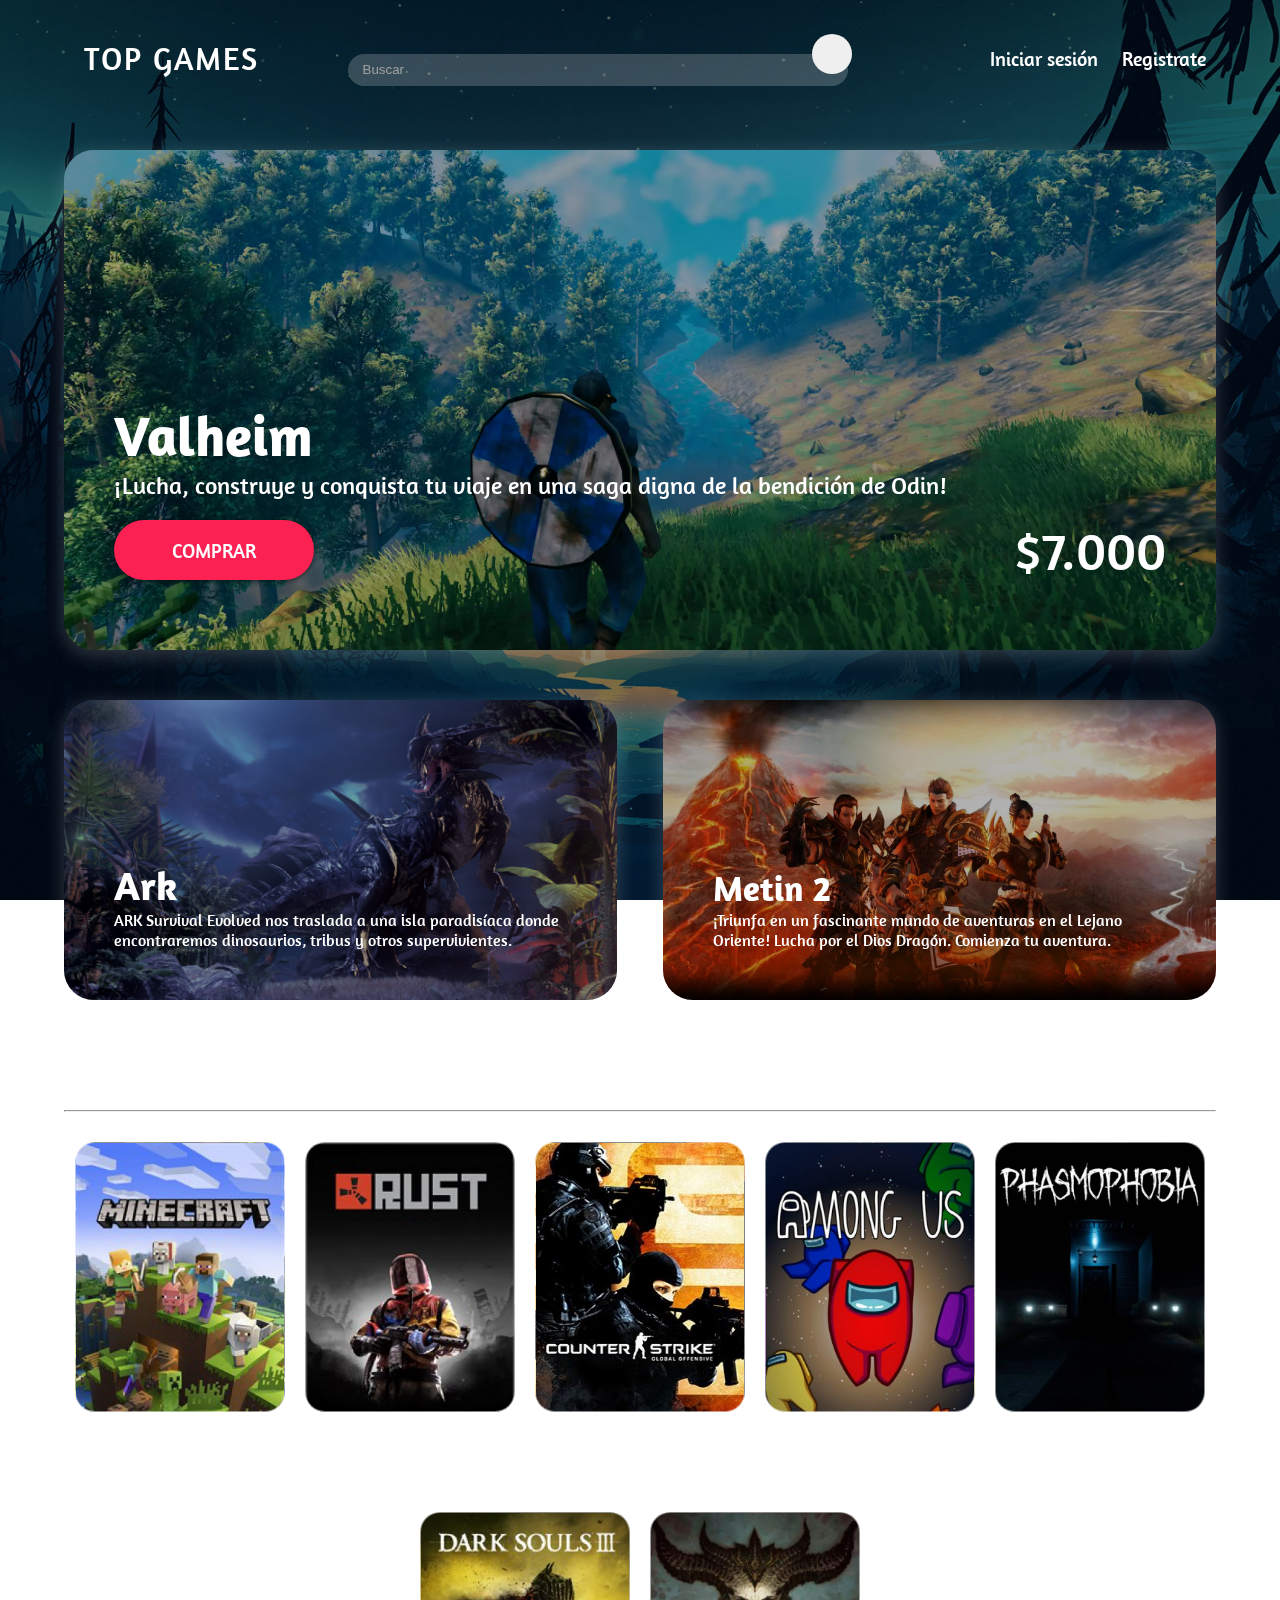
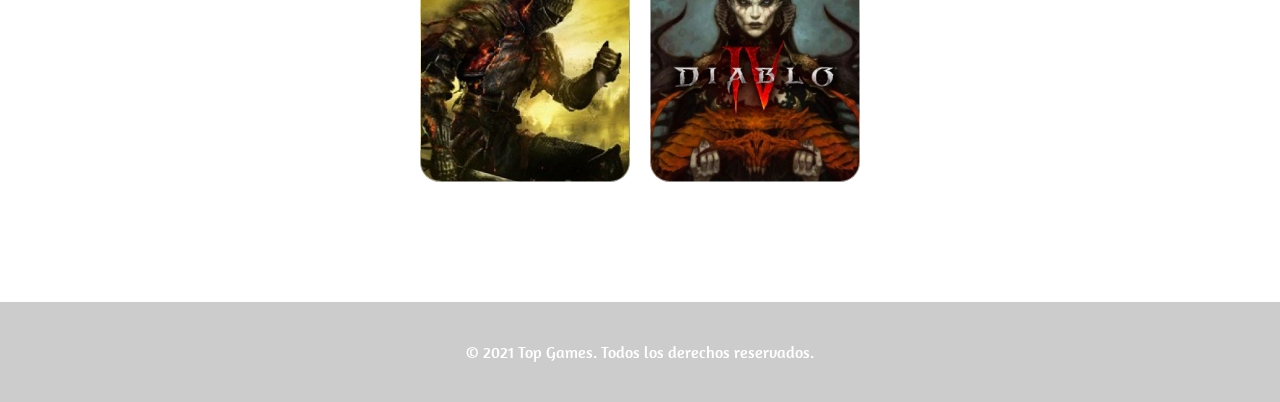
==== index.html @ 4cc2cf54 "commit inicial" ====
<!DOCTYPE html>
<html lang="es">
<head>
    <meta charset="UTF-8">
    <meta http-equiv="X-UA-Compatible" content="IE=edge">
    <meta name="viewport" content="width=device-width, initial-scale=1.0">
    <link rel="icon" type="image/png" href="/assets/img/favicon.png" sizes="64x64">
    <title>Top Games | Venta de juegos digitales</title>

    <link rel="stylesheet" href="assets/css/main.css"/>
    <link rel="stylesheet" href="https://cdnjs.cloudflare.com/ajax/libs/font-awesome/5.15.3/css/all.min.css" 
        integrity="sha512-iBBXm8fW90+nuLcSKlbmrPcLa0OT92xO1BIsZ+ywDWZCvqsWgccV3gFoRBv0z+8dLJgyAHIhR35VZc2oM/gI1w==" 
        crossorigin="anonymous" />
</head>
<body>
    <div id="fondo"></div>
    <div class="contenedor-principal">
        <header class= "encabezado">
            <div class = "container">

                <div class = "logo">
                    <i class="fas fa-bars" onclick='abrirMenu()'></i>
                    <a href="index.html" class="texto-logo"><h1>Top Games</h1></a>
                </div>
                <div class="busqueda">
                    <input class="barra-busqueda" type="text" placeholder="Buscar">
                    <button class="btn-busqueda"><i class="fas fa-search"></i></button>
                </div>

                <nav class= "menu">
                    <a href= "login.html"> Iniciar sesión </a>
                    <a href= "register.html"> Registrate </a>
                </nav>
            </div>
        </header>
        <div class = "cuerpo-menu" onclick='cerrarMenu()'>
            <div class="contenido-menu">
                <div class="titulo-menu">
                    <h3>Novedades</h3>
                    <i class="fas fa-times-circle" onclick='cerrarMenu()'></i>
                </div>

                <nav>
                    <a href="#">Nuevos Juegos</a>
                    <a href="#">Top Semanales</a>
                    <a href="#">Mejores Descuentos</a>
                </nav>
                
            </div>
        </div> 
        
        <main class="contenedor">
            <div class="imagen-principal">
                <div class="oscuro">
                <h1>Valheim</h1>
                <p>¡Lucha, construye y conquista tu viaje en una saga digna de la bendición de Odin!</p>
                <div class="btn-precio">
                    <button>Comprar</button>
                    <h3>$7.000</h3>
                </div>
                </div>
            </div>
            <div class="juegos-secundarios">
                <div class = "imagen-juego1">
                    <div class="oscuro1">
                        <h3>Ark</h3>
                        <p>ARK Survival Evolved nos traslada a una isla paradisíaca donde encontraremos dinosaurios, tribus y otros supervivientes.</p>
                    </div>
                </div>
                <div class = "imagen-juego2">
                    <div class="oscuro2">
                        <h3>Metin 2</h3>
                        <p>¡Triunfa en un fascinante mundo de aventuras en el Lejano Oriente! Lucha por el Dios Dragón. Comienza tu aventura.</p>
                    </div>
                </div>
            </div>

            <div class='titulo-juegos'>
                <h2 class="titulo">Juegos TOP</h2>
                <hr>
                
                <div class="top-juegos">
                    <div class="juego">
                        <div class="img-juego"></div>
                        <h3 class="juego-titulo">Minecraft</h3>
                    </div>
                    <div class="juego">
                        <div class="img-juego"></div>
                        <h3 class="juego-titulo">Rust</h3>
                    </div>
                    <div class="juego">
                        <div class="img-juego"></div>
                        <h3 class="juego-titulo">Counter-Strike Global Offensive</h3>
                    </div>
                    <div class="juego">
                        <div class="img-juego"></div>
                        <h3 class="juego-titulo">Among Us</h3>
                    </div>      
                    <div class="juego">
                        <div class="img-juego"></div>
                        <h3 class="juego-titulo">Phasmophobia</h3>
                    </div>      
                    <div class="juego">
                        <div class="img-juego"></div>
                        <h3 class="juego-titulo">Dark Souls III</h3>
                    </div>   
                    <div class="juego">
                        <div class="img-juego"></div>
                        <h3 class="juego-titulo">Diablo IV</h3>
                    </div>     
                         
                </div>
            </div>

        </main>
        <footer>
            <p>© 2021 Top Games. Todos los derechos reservados.</p>
        </footer>


    </div>
    <script>

        var menu = document.querySelector('.cuerpo-menu');

        const abrirMenu = () => {
            menu.classList.add('mostrar');
        };

        const cerrarMenu = () => {
            menu.classList.remove('mostrar');
        };


    </script>


</body>
</html>
---- assets/css/main.css ----
@import url('https://fonts.googleapis.com/css2?family=Amaranth:wght@400;700&display=swap');
    *{
        margin: 0;
        padding: 0;
        box-sizing: border-box;
    }
    /*Cuerpo principal*/
    body{
        cursor:url('../img/cursor.png'), auto;
        font-family: 'Amaranth', sans-serif;
    }
    #fondo{
        position: fixed;
        width: 100%;
        height: 100vh;
        background: url('../img/fondo.jpg');
        background-size: cover;
        background-position: center;
        background-repeat: no-repeat;
        z-index: 1;
    }
    #fondo:before {
        content:'';
        position: absolute;
        top: 0;
        bottom: 0;
        left: 0;
        right: 0;
        background-color: rgba(0,0,0,0.5);
    }
    .contenedor-principal{
        position: absolute;
        width: 100%;
        min-height: 100vh;
        z-index: 10;
    }
    .encabezado{
        width: 100%;
        height: 120px;
    }
    .container{
        width: 90%;
        max-width: 1200px;
        height: 100%;
        margin: 0 auto;
        display: flex;
        align-items: center;
        justify-content: space-between;
    }
    .logo{
        display: flex;
        align-items: center;
        justify-content: space-between;
        height: 40px;
    }
    .logo .texto-logo{
        text-decoration: none;
    }

    .logo i {
        color: white;
        font-size: 24px;
    }

    i,a, button{
        cursor:url('../img/mano.png'), pointer;
    }

    .logo h1{
        color: #fff;
        font-weight: 400;
        font-size: 32px;
        margin-left: 20px;
        text-transform: uppercase;
        letter-spacing: 2px;
        margin-bottom: 4px;
    }
    .container .menu{
        float: right;
        line-height: 70px;
    }
    .container .menu a{
        display: inline-block;
        padding: 15px 10px;
        line-height: normal;
        text-decoration: none;
        color: #fff;
        transition: all 0.3s ease;
        border-bottom: 2px solid transparent;
        font-size: 20px;
    }
    .container .menu a:hover{
        border-bottom: 2px solid #c7c7c7;
        padding: 5px 10px;
    }
    /*Buscador*/
    .barra-busqueda{
        width: 500px;
        height: 32px;
        padding: 0 15px;
        border:none;
        border-radius: 50px;
        outline:none;
        background-color: rgba(255,255,255,.2);
        color:white;
    }
    ::-webkit-input-placeholder{
        color: #a1a1a1;
    }

    .btn-busqueda{
        position: relative;
        left: -40px;
        width: 40px;
        height: 40px;
        border: none;
        border-radius: 50%;
        outline:none;
    }

    /*Menu Lateral*/

    .cuerpo-menu{
        position: absolute;
        background: rgba(0,0,0,0.5);
        width: 100%;
        height: 100vh;
        top: 0;
        left: 0;
        opacity: 0;
        visibility: hidden;
        transition: all .5s ease;
    }
    .mostrar{
        opacity: 1;
        visibility: visible;
    }
    .contenido-menu{
        width: 100%;
        max-width: 250px;
        background: rgb(1, 60, 71);
        height: 120vh;
        position: relative;
        transition: all 500ms ease;
    }
    .titulo-menu{
        display: flex;
        justify-content: space-around;
        align-items: center;
        width: 100%;
        height: 60px;
        color: white;
        letter-spacing: 2px;
    }
    .titulo-menu h3{
        font-size: 24px;
    }
    .titulo-menu i{
        font-size: 16px;
    }
    .contenido-menu nav a{
        display: block;
        text-decoration: none;
        padding: 20px 20px 20px 50px;
        color: #c7c7c7;
        border-left: 5px solid transparent;
        transition: all 400ms ease;
    }
    .contenido-menu nav a:hover{
        border-left: 5px solid #c7c7c7;
        background: rgba(255 , 255, 255,.1);
    }
  
    /* Contenido principal */

    main.contenedor{
        width: 90%;
        max-width: 1200px;
        margin: 30px auto 150px auto;
    }
    .imagen-principal{
        background-image: url('/assets/img/game1.webp');
        background-size: cover;
        background-position: center bottom;
        width: 100%;
        height: 500px;
        color:white;
        border-radius: 30px;
        font-weight: 400;
        box-shadow: 0 5px 20px rgba(255, 255, 255, .2);
        margin-bottom: 50px;
    }
    .oscuro{
        width: 100%;
        height: 100%;
        display: flex;
        flex-direction: column;
        justify-content: flex-end;
        background-color: rgba(0, 0, 0, .3);
        padding: 50px;
        border-radius: 30px;
    }
    .imagen-principal h1{
        font-size: 56px;
    }
    .imagen-principal p{
        font-size: 24px;
    }
    .juegos-secundarios{
        display: flex;
        justify-content: space-between;
        margin-bottom: 50px;
    }
    .imagen-juego1{
        
        background-image: url('/assets/img/game2.png');
        background-size:cover;
        background-position: top center;
        width: 48%;
        height: 300px;
        color: white;
        border-radius: 30px;
        box-shadow: 0 5px 20px rgba(255, 255, 255, .2);
    }
    .oscuro1,.oscuro2{
        width: 100%;
        height: 100%;
        display: flex;
        flex-direction: column;
        justify-content: flex-end;
        padding: 50px;
        border-radius: 30px;
        background-color: rgba(0, 0, 0, .3);
    }
    .imagen-juego1 h3{
        font-size: 40px;
    }
    .imagen-juego1 p{
        font-size: 16px;
    }
    .imagen-juego2{
        background-image: url('/assets/img/game3.jpg');
        background-size:cover;
        background-position: top center;
        width: 48%;
        height: 300px;
        border-radius: 30px;
        color: white;
        box-shadow: 0 5px 20px rgba(255, 255, 255, .2);
    }
    .imagen-juego2 h3{
        font-size: 35px;
    }
    .btn-precio{
        width: 100%;
        height: 100px;
        display: flex;
        justify-content: space-between;
        align-items: center;
        /* margin-top: 30px; */
    }
    .btn-precio button{
        width: 200px;
        height: 60px;
        border:none;
        border-radius: 50px;
        background-color: #fc2153;
        color: white;
        text-transform: uppercase;
        font-size: 20px;
        font-weight: 400;
        font-family: 'Amaranth', sans-serif;
        box-shadow: 1px 1px 5px rgba(0, 0, 0, .5);
    }
    .btn-precio h3{
        font-size: 54px;
        font-weight: 400;
    }

    .titulo-juegos{
        display: flex;
        flex-direction: column;
        color:white;
    }
    .titulo-juegos .titulo{
        font-size: 32px;
        margin: 10px 0;
    }

    .top-juegos{
        margin-top: 30px;
        display: flex;
        flex-wrap: wrap;
        justify-content: center;
    }

    .top-juegos .juego{
        width: 210px;
        margin: 0 10px 30px 10px;
    }
    .top-juegos .juego:hover{
        cursor:url('../img/mano.png'), pointer;
    }
    
    .top-juegos .juego .img-juego{
        background-image: url('../img/juego1.jpg');
        background-position: top center;
        background-size: 100%;
        transition: background-size .2s ease;
        -moz-transition: background-size .2s ease;
        -ms-transition: background-size .2s ease;
        -o-transition: background-size .2s ease;
        -webkit-transition: background-size .2s ease;
        width: 100%;
        height: 270px;
        border-radius: 20px;
        margin-bottom: 10px;
        box-shadow: 0 5px 20px rgba(255, 255, 255, .2);
        border: 1px solid rgba(255, 255, 255, .5);
    }
    .top-juegos .juego:nth-child(2) .img-juego{
        background-image: url('../img/juego2.jpg');
        background-position: top center;
        background-size: 100%;
    }
    .top-juegos .juego:nth-child(3) .img-juego{
        background-image: url('../img/juego3.jpeg');
        background-position: top center;
        background-size: 100%;
    }
    .top-juegos .juego:nth-child(4) .img-juego{
        background-image: url('../img/juego4.jpg');
        background-position: top center;
        background-size: 100%;
    }
    .top-juegos .juego:nth-child(5) .img-juego{
        background-image: url('../img/juego5.jpg');
        background-position: top center;
        background-size: 100%;
    }
    .top-juegos .juego:nth-child(6) .img-juego{
        background-image: url('../img/juego6.jpg');
        background-position: top center;
        background-size: 100%;
    }
    .top-juegos .juego:nth-child(7) .img-juego{
        background-image: url('../img/juego7.jpg');
        background-position: top center;
        background-size: 100%;
    }
    .top-juegos .juego:hover .img-juego{
        background-size: 105%;
    }
    .top-juegos .juego .juego-titulo{
        text-align:center;
        font-size: 24px;
    }

    /*Estilo registro*/

    .registro{
        width: 450px;
        background-color: rgba(0,0,0,.2);
        border:1px solid rgba(255 , 255, 255,.1);
        padding: 30px 50px;
        margin: 0 auto;
        margin-top: 50px;
        border-radius: 15px;
        font-family: 'Amaranth', sans-serif;
        color:white;
        box-shadow: 0px 20px 40px rgba(0, 0, 0, 0.8);
    }
    .registro h4{
        text-align: center;
        font-size: 32px;
        margin-bottom: 30px;
    }
    .registro label, .login label{
        font-size:18px;
        display: block;
        margin-bottom: 5px;
    }
    .controreg {
        width: 100%;
        background: rgba(0, 0, 0, .3);
        padding: 10px;
        border-radius: 4px;
        margin-bottom: 10px;
        border: 1px solid rgb(3, 91, 107);
        font-family: 'Amaranth', sans-serif;
        font-size: 18px;
        color:white;
        outline: none;
    }
    .registro p{
        height: 40px;
        text-align: center;
        font-size: 16px;
        line-height: 40px;

    }
    .terminos{
        margin-top: 5px;
        text-align: center;
        font-size: 16px;

    }
    .tyc{
        margin-right: 5px;
        outline: none;
    }
    .registro a{
        font-size: 16px;
        color: white;
        transition: color .2s ease;
    }
    .registro a:hover{
        color: rgb(43, 188, 214);
        text-decoration: underline;
    }

    .registro .botonreg {
        display: block;
        margin: 15px auto;
        width: 200px;
        height: 50px;
        background: rgb(3, 91, 107);
        border: none;
        border-radius: 5px;
        padding: 12px;
        color: white;
        font-size: 16px;
        outline: none;
        font-family: 'Amaranth', sans-serif;
        cursor:url('../img/mano.png'), pointer;
        transition: background .2s ease;
    }

    .registro .botonreg:hover{
        background: rgb(4, 106, 124);
    }

    /*Estilo login*/

    .login{
        width: 450px;
        background-color: rgba(0,0,0,.2);
        border:1px solid rgba(255 , 255, 255,.1);
        padding: 30px 50px;
        margin: 0 auto;
        margin-top: 50px;
        border-radius: 15px;
        font-family: 'Amaranth', sans-serif;
        color:white;
        box-shadow: 0px 20px 40px rgba(0, 0, 0, 0.8);
    }
    .login h4{
        text-align: center;
        font-size: 32px;
        margin-bottom: 30px;
    }
    .contrologin {
        width: 100%;
        background: rgba(0, 0, 0, .3);
        padding: 10px;
        border-radius: 4px;
        margin-bottom: 16px;
        border: 1px solid rgb(3, 91, 107);
        font-family: 'Amaranth', sans-serif;
        font-size: 18px;
        color:white;
        outline: none;
    }
    .login p{
        height: 30px;
        text-align: center;
        font-size: 16px;
        line-height: 30px;
    }
    #centro{
        width: 100%;
        height: 40px;
        text-align: center;
        font-size: 16px;
    }
    .login a{
        font-size: 16px;
        color: white;
        transition: color .2s ease;
    }
    .login a:hover{
        color: rgb(43, 188, 214);
        text-decoration: underline;
    }
    .login .botonreg {
        display: block;
        margin: 15px auto;
        width: 200px;
        height: 50px;
        background: rgb(3, 91, 107);
        border: none;
        border-radius: 5px;
        padding: 12px;
        color: white;
        font-size: 16px;
        outline: none;
        font-family: 'Amaranth', sans-serif;
        cursor:url('../img/mano.png'), pointer;
        transition: background .2s ease;
    }

    .login .botonreg:hover{
        background: rgb(4, 106, 124);
    }

    /*Estilo Recover*/
    .recover{
        width: 450px;
        background-color: rgba(0,0,0,.2);
        border:1px solid rgba(255 , 255, 255,.1);
        padding: 30px 50px;
        margin: 0 auto;
        margin-top: 50px;
        border-radius: 15px;
        font-family: 'Amaranth', sans-serif;
        color:white;
        box-shadow: 0px 20px 40px rgba(0, 0, 0, 0.8);
    }
    .recover h4{
        text-align: center;
        font-size: 32px;
        margin-bottom: 30px;
    }    
    .recover .botonreg {
        display: block;
        margin: 15px auto;
        width: 200px;
        height: 50px;
        background: rgb(3, 91, 107);
        border: none;
        border-radius: 5px;
        padding: 12px;
        color: white;
        font-size: 16px;
        outline: none;
        font-family: 'Amaranth', sans-serif;
        cursor:url('../img/mano.png'), pointer;
        transition: background .2s ease;
    }
    .recover .botonreg:hover{
        background: rgb(4, 106, 124);
    }
    .recover p{
        margin-bottom: 20px;
        text-align: justify;
    }
    .recover p a{
        font-size: 16px;
        color: white;
        transition: color .2s ease;
    }
    .recover p a:hover{
        color: rgb(43, 188, 214);
        text-decoration: underline;
    }
    .registro, .login, .recover{
        margin-bottom: 150px;
    }

    /* Estilos Footer */
    footer {
        position: absolute;
        bottom: 0;
        margin-top: 100px;
        width: 100%;
        height: 100px;
        display: flex;
        justify-content: center;
        align-items: center;
        background-color: rgba(0, 0, 0, .2);
        color:white;
        text-align: center;
    }

    /* Ajuste de dispositivos */
    @media (max-width:1180px){
        .barra-busqueda{
            width: 300px;
        }
    }
    @media (max-width:900px){
        .barra-busqueda{
            width: 200px;
        }
        .juegos-secundarios{
            flex-direction: column;
        }
        .imagen-juego1, .imagen-juego2 {
            width: 100%;
            margin-bottom: 30px;
        }
    }
    @media (max-width:785px){
        .busqueda{
            display: none;
        }
    }
    @media (max-width:700px){
        .oscuro{
            padding: 20px 30px;
        }
        .imagen-principal p {
            display: none;
        }
        .oscuro1 , .oscuro2 {
            padding: 20px 30px;
        }
        .imagen-juego1 p, .imagen-juego2 p{
            display: none;
        }
    }

    @media (max-width:520px){
        .logo{
            margin-top: 20px;
        }
        .container{
            flex-direction: column;
        }
        
        .btn-precio{
            display: none;
        }
        .registro, .login, .recover{
            width: 90%;
            padding: 20px;
        }
    }

    @media (max-width:400px){
        .imagen-principal h1{
            font-size: 42px;
        }
        .imagen-juego1 h3, .imagen-juego2 h3{
            font-size: 24px;
        }
    }
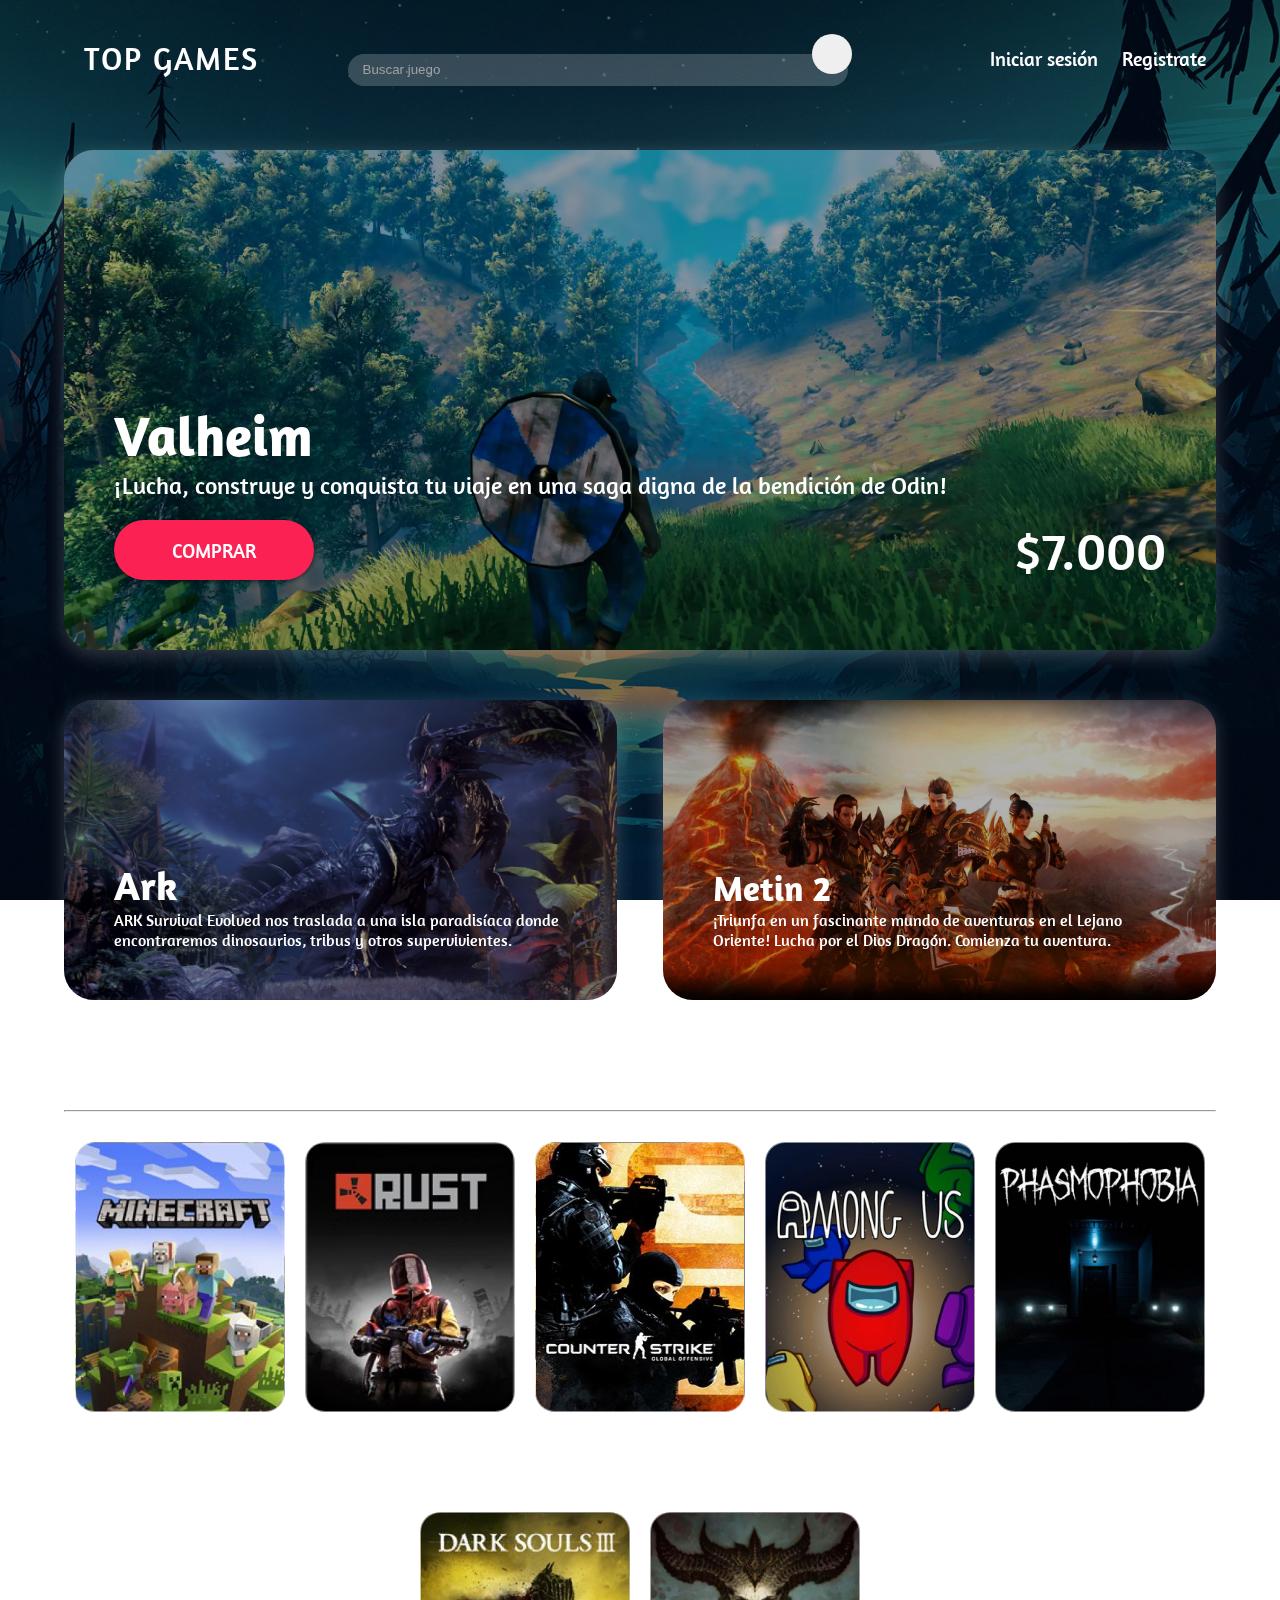
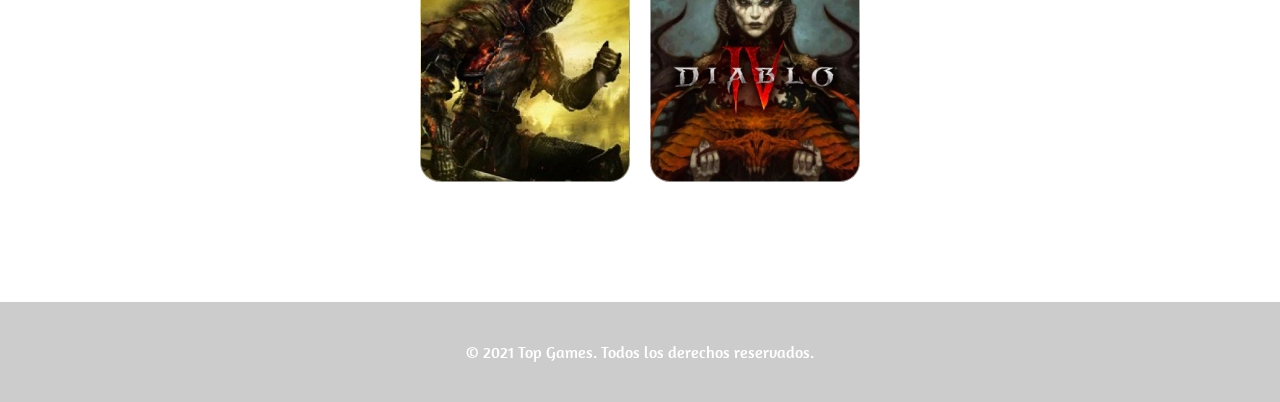
==== commit 80d677da: "se implemento consultas a la api de cheapshark para buscar juegos" ====
--- a/index.html
+++ b/index.html
@@ -19,13 +19,12 @@
             <div class = "container">
 
                 <div class = "logo">
-                    <i class="fas fa-bars" onclick='abrirMenu()'></i>
                     <a href="index.html" class="texto-logo"><h1>Top Games</h1></a>
                 </div>
-                <div class="busqueda">
-                    <input class="barra-busqueda" type="text" placeholder="Buscar">
-                    <button class="btn-busqueda"><i class="fas fa-search"></i></button>
-                </div>
+                <form class="busqueda" id="search">
+                    <input class="barra-busqueda" type="text" placeholder="Buscar juego">
+                    <button class="btn-busqueda" type="submit"><i class="fas fa-search"></i></button>
+                </form>
 
                 <nav class= "menu">
                     <a href= "login.html"> Iniciar sesión </a>
@@ -33,21 +32,7 @@
                 </nav>
             </div>
         </header>
-        <div class = "cuerpo-menu" onclick='cerrarMenu()'>
-            <div class="contenido-menu">
-                <div class="titulo-menu">
-                    <h3>Novedades</h3>
-                    <i class="fas fa-times-circle" onclick='cerrarMenu()'></i>
-                </div>
 
-                <nav>
-                    <a href="#">Nuevos Juegos</a>
-                    <a href="#">Top Semanales</a>
-                    <a href="#">Mejores Descuentos</a>
-                </nav>
-                
-            </div>
-        </div> 
         
         <main class="contenedor">
             <div class="imagen-principal">
@@ -119,21 +104,7 @@
 
 
     </div>
-    <script>
-
-        var menu = document.querySelector('.cuerpo-menu');
-
-        const abrirMenu = () => {
-            menu.classList.add('mostrar');
-        };
-
-        const cerrarMenu = () => {
-            menu.classList.remove('mostrar');
-        };
-
-
-    </script>
-
-
+    
+    <script src="./assets/js/api.js"></script>
 </body>
 </html>--- a/assets/css/main.css
+++ b/assets/css/main.css
@@ -582,6 +582,36 @@
         text-align: center;
     }
 
+    /* Estilo Busqueda de Juegos */
+    .game-box{
+        width: 20%;
+        margin: 2rem 1rem;
+        background-color: rgba(0,0,0,.2);
+        border:1px solid rgba(255 , 255, 255,.1);
+        padding: 20px;
+        border-radius: 15px;
+        color:white;
+        box-shadow: 0px 20px 40px rgba(0, 0, 0, 0.4);
+        display: flex;
+        flex-direction: column;
+        flex-wrap: wrap;
+        align-items: center;
+        justify-content: space-between;
+        
+    }
+    .game-img{
+        width: 100%;
+        border-radius: 5px;
+        margin-bottom: 10px;
+    }
+    .game-title{
+        word-wrap: break-word;
+    }
+    .game-price{
+        margin-top: 10px;
+        font-size: 1.2rem;
+    }
+
     /* Ajuste de dispositivos */
     @media (max-width:1180px){
         .barra-busqueda{
@@ -627,7 +657,6 @@
         .container{
             flex-direction: column;
         }
-        
         .btn-precio{
             display: none;
         }
@@ -644,5 +673,92 @@
         .imagen-juego1 h3, .imagen-juego2 h3{
             font-size: 24px;
         }
-    }
-    +    }   
+
+    .sk-folding-cube {
+        margin: 20px auto;
+        width: 40px;
+        height: 40px;
+        position: relative;
+        -webkit-transform: rotateZ(45deg);
+                transform: rotateZ(45deg);
+      }
+      
+      .sk-folding-cube .sk-cube {
+        float: left;
+        width: 50%;
+        height: 50%;
+        position: relative;
+        -webkit-transform: scale(1.1);
+            -ms-transform: scale(1.1);
+                transform: scale(1.1); 
+      }
+      .sk-folding-cube .sk-cube:before {
+        content: '';
+        position: absolute;
+        top: 0;
+        left: 0;
+        width: 100%;
+        height: 100%;
+        background-color: #eee;
+        -webkit-animation: sk-foldCubeAngle 2.4s infinite linear both;
+                animation: sk-foldCubeAngle 2.4s infinite linear both;
+        -webkit-transform-origin: 100% 100%;
+            -ms-transform-origin: 100% 100%;
+                transform-origin: 100% 100%;
+      }
+      .sk-folding-cube .sk-cube2 {
+        -webkit-transform: scale(1.1) rotateZ(90deg);
+                transform: scale(1.1) rotateZ(90deg);
+      }
+      .sk-folding-cube .sk-cube3 {
+        -webkit-transform: scale(1.1) rotateZ(180deg);
+                transform: scale(1.1) rotateZ(180deg);
+      }
+      .sk-folding-cube .sk-cube4 {
+        -webkit-transform: scale(1.1) rotateZ(270deg);
+                transform: scale(1.1) rotateZ(270deg);
+      }
+      .sk-folding-cube .sk-cube2:before {
+        -webkit-animation-delay: 0.3s;
+                animation-delay: 0.3s;
+      }
+      .sk-folding-cube .sk-cube3:before {
+        -webkit-animation-delay: 0.6s;
+                animation-delay: 0.6s; 
+      }
+      .sk-folding-cube .sk-cube4:before {
+        -webkit-animation-delay: 0.9s;
+                animation-delay: 0.9s;
+      }
+      @-webkit-keyframes sk-foldCubeAngle {
+        0%, 10% {
+          -webkit-transform: perspective(140px) rotateX(-180deg);
+                  transform: perspective(140px) rotateX(-180deg);
+          opacity: 0; 
+        } 25%, 75% {
+          -webkit-transform: perspective(140px) rotateX(0deg);
+                  transform: perspective(140px) rotateX(0deg);
+          opacity: 1; 
+        } 90%, 100% {
+          -webkit-transform: perspective(140px) rotateY(180deg);
+                  transform: perspective(140px) rotateY(180deg);
+          opacity: 0; 
+        } 
+      }
+      
+      @keyframes sk-foldCubeAngle {
+        0%, 10% {
+          -webkit-transform: perspective(140px) rotateX(-180deg);
+                  transform: perspective(140px) rotateX(-180deg);
+          opacity: 0; 
+        } 25%, 75% {
+          -webkit-transform: perspective(140px) rotateX(0deg);
+                  transform: perspective(140px) rotateX(0deg);
+          opacity: 1; 
+        } 90%, 100% {
+          -webkit-transform: perspective(140px) rotateY(180deg);
+                  transform: perspective(140px) rotateY(180deg);
+          opacity: 0; 
+        }
+      }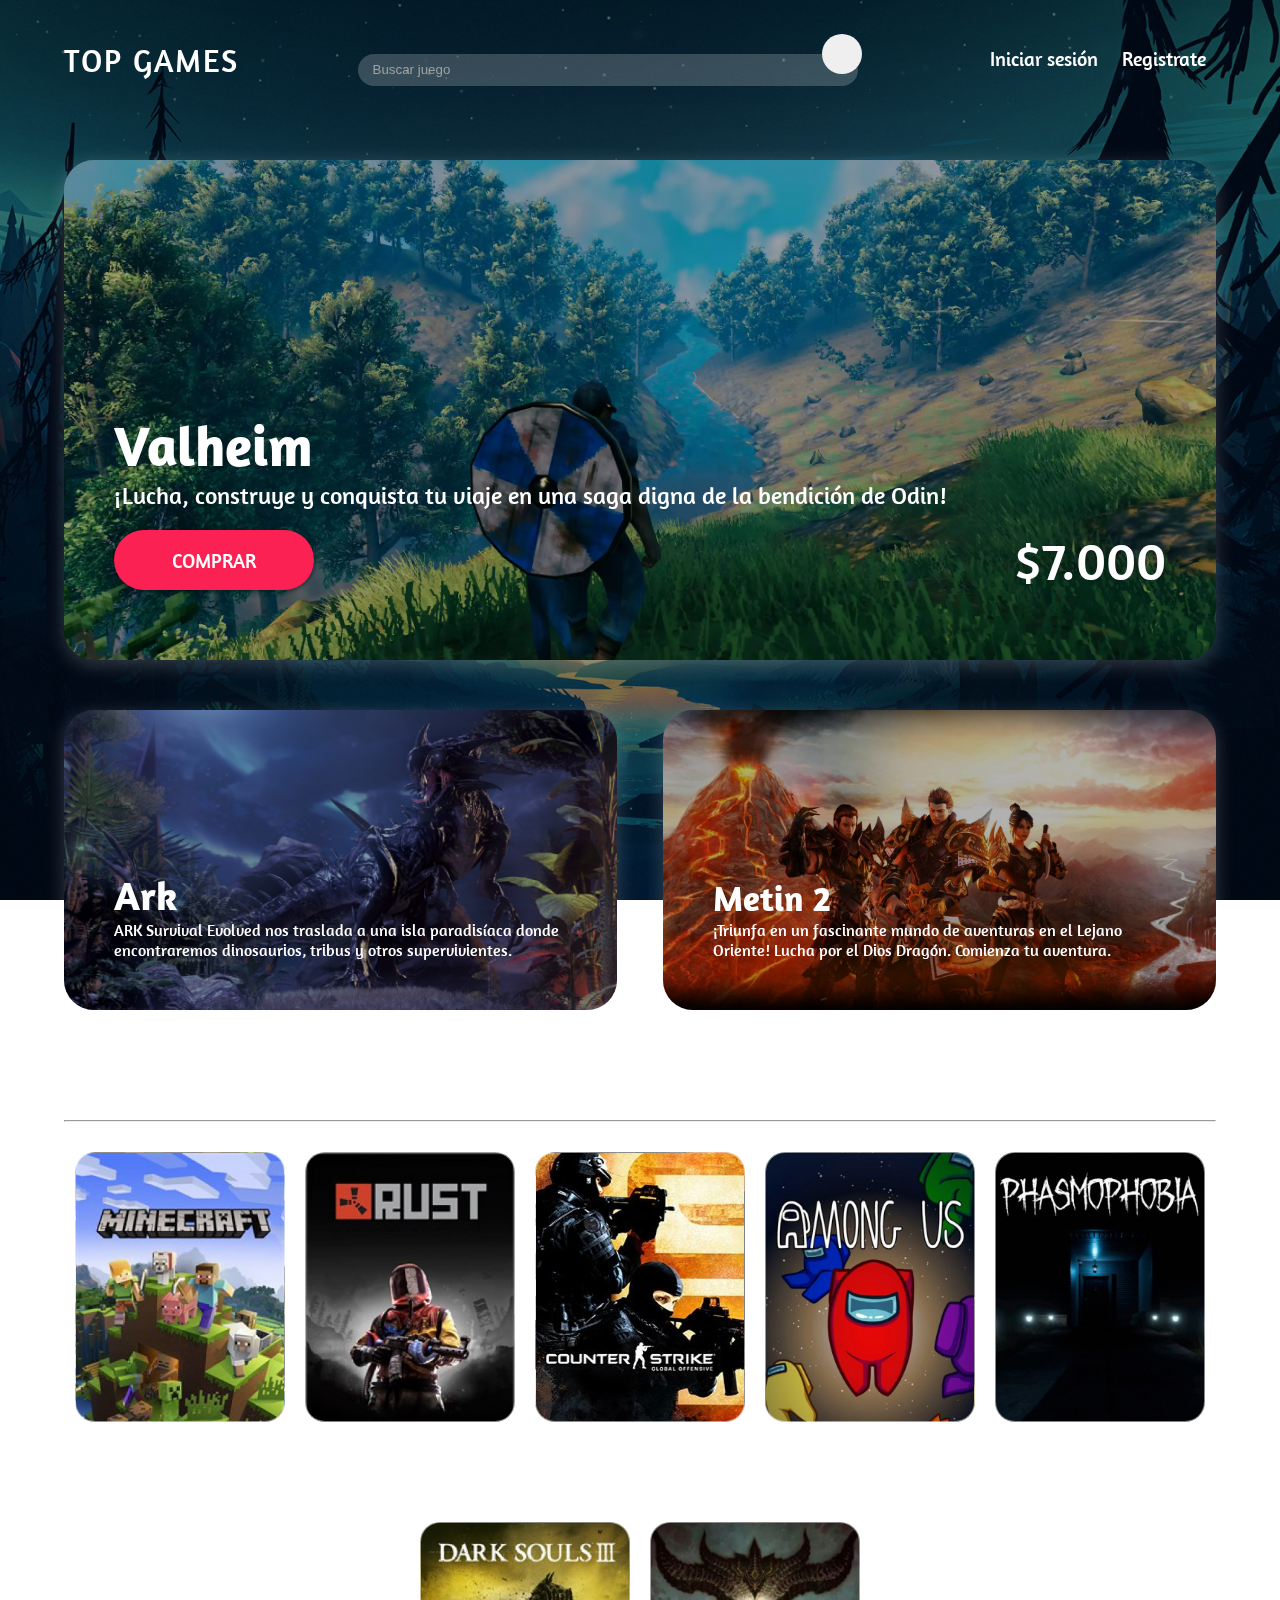
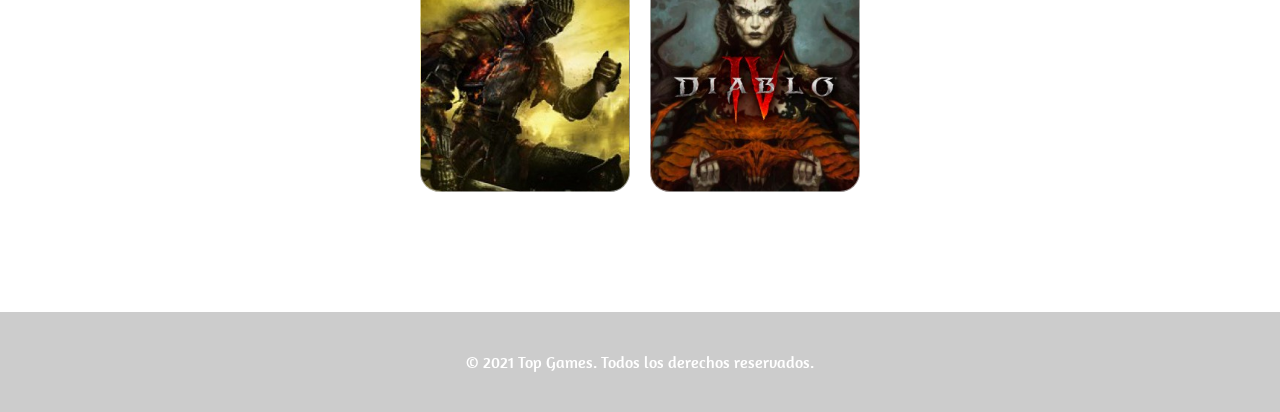
==== commit 0d2e7bde: "se arreglo el uso de rutas" ====
--- a/index.html
+++ b/index.html
@@ -19,7 +19,7 @@
             <div class = "container">
 
                 <div class = "logo">
-                    <a href="index.html" class="texto-logo"><h1>Top Games</h1></a>
+                    <a href="#/" class="texto-logo"><h1>Top Games</h1></a>
                 </div>
                 <form class="busqueda" id="search">
                     <input class="barra-busqueda" type="text" placeholder="Buscar juego">
@@ -27,8 +27,8 @@
                 </form>
 
                 <nav class= "menu">
-                    <a href= "login.html"> Iniciar sesión </a>
-                    <a href= "register.html"> Registrate </a>
+                    <a href= "#/login"> Iniciar sesión </a>
+                    <a href= "#/register"> Registrate </a>
                 </nav>
             </div>
         </header>
@@ -59,7 +59,7 @@
                     </div>
                 </div>
             </div>
-
+            
             <div class='titulo-juegos'>
                 <h2 class="titulo">Juegos TOP</h2>
                 <hr>
@@ -104,7 +104,10 @@
 
 
     </div>
+    <script src="./assets/js/rutas.js"></script>
+    <script src="./assets/js/api.js"></script>
+    <script src="./assets/js/localstorage.js"></script>
+    <script src="./assets/js/LogicaInicioSesion.js"></script>
     
-    <script src="./assets/js/api.js"></script>
 </body>
 </html>--- a/assets/css/main.css
+++ b/assets/css/main.css
@@ -70,10 +70,8 @@
         color: #fff;
         font-weight: 400;
         font-size: 32px;
-        margin-left: 20px;
         text-transform: uppercase;
         letter-spacing: 2px;
-        margin-bottom: 4px;
     }
     .container .menu{
         float: right;
@@ -103,6 +101,8 @@
         outline:none;
         background-color: rgba(255,255,255,.2);
         color:white;
+        position: relative;
+        left: 20px;
     }
     ::-webkit-input-placeholder{
         color: #a1a1a1;
@@ -110,7 +110,7 @@
 
     .btn-busqueda{
         position: relative;
-        left: -40px;
+        left: -20px;
         width: 40px;
         height: 40px;
         border: none;
@@ -176,7 +176,7 @@
     main.contenedor{
         width: 90%;
         max-width: 1200px;
-        margin: 30px auto 150px auto;
+        margin: 40px auto 150px auto;
     }
     .imagen-principal{
         background-image: url('/assets/img/game1.webp');
@@ -210,6 +210,7 @@
         display: flex;
         justify-content: space-between;
         margin-bottom: 50px;
+        width: 100%;
     }
     .imagen-juego1{
         
@@ -617,6 +618,9 @@
         .barra-busqueda{
             width: 300px;
         }
+        .game-box{
+            width: 30%;
+        }
     }
     @media (max-width:900px){
         .barra-busqueda{
@@ -629,10 +633,22 @@
             width: 100%;
             margin-bottom: 30px;
         }
+        .game-box{
+            width: 45%;
+        }
     }
     @media (max-width:785px){
-        .busqueda{
-            display: none;
+        .container{
+            flex-direction: column;
+        }
+        .logo{
+            margin: 15px;
+        }
+        .barra-busqueda{
+            width: 300px;
+        }
+        .game-box{
+            width: 100%;
         }
     }
     @media (max-width:700px){
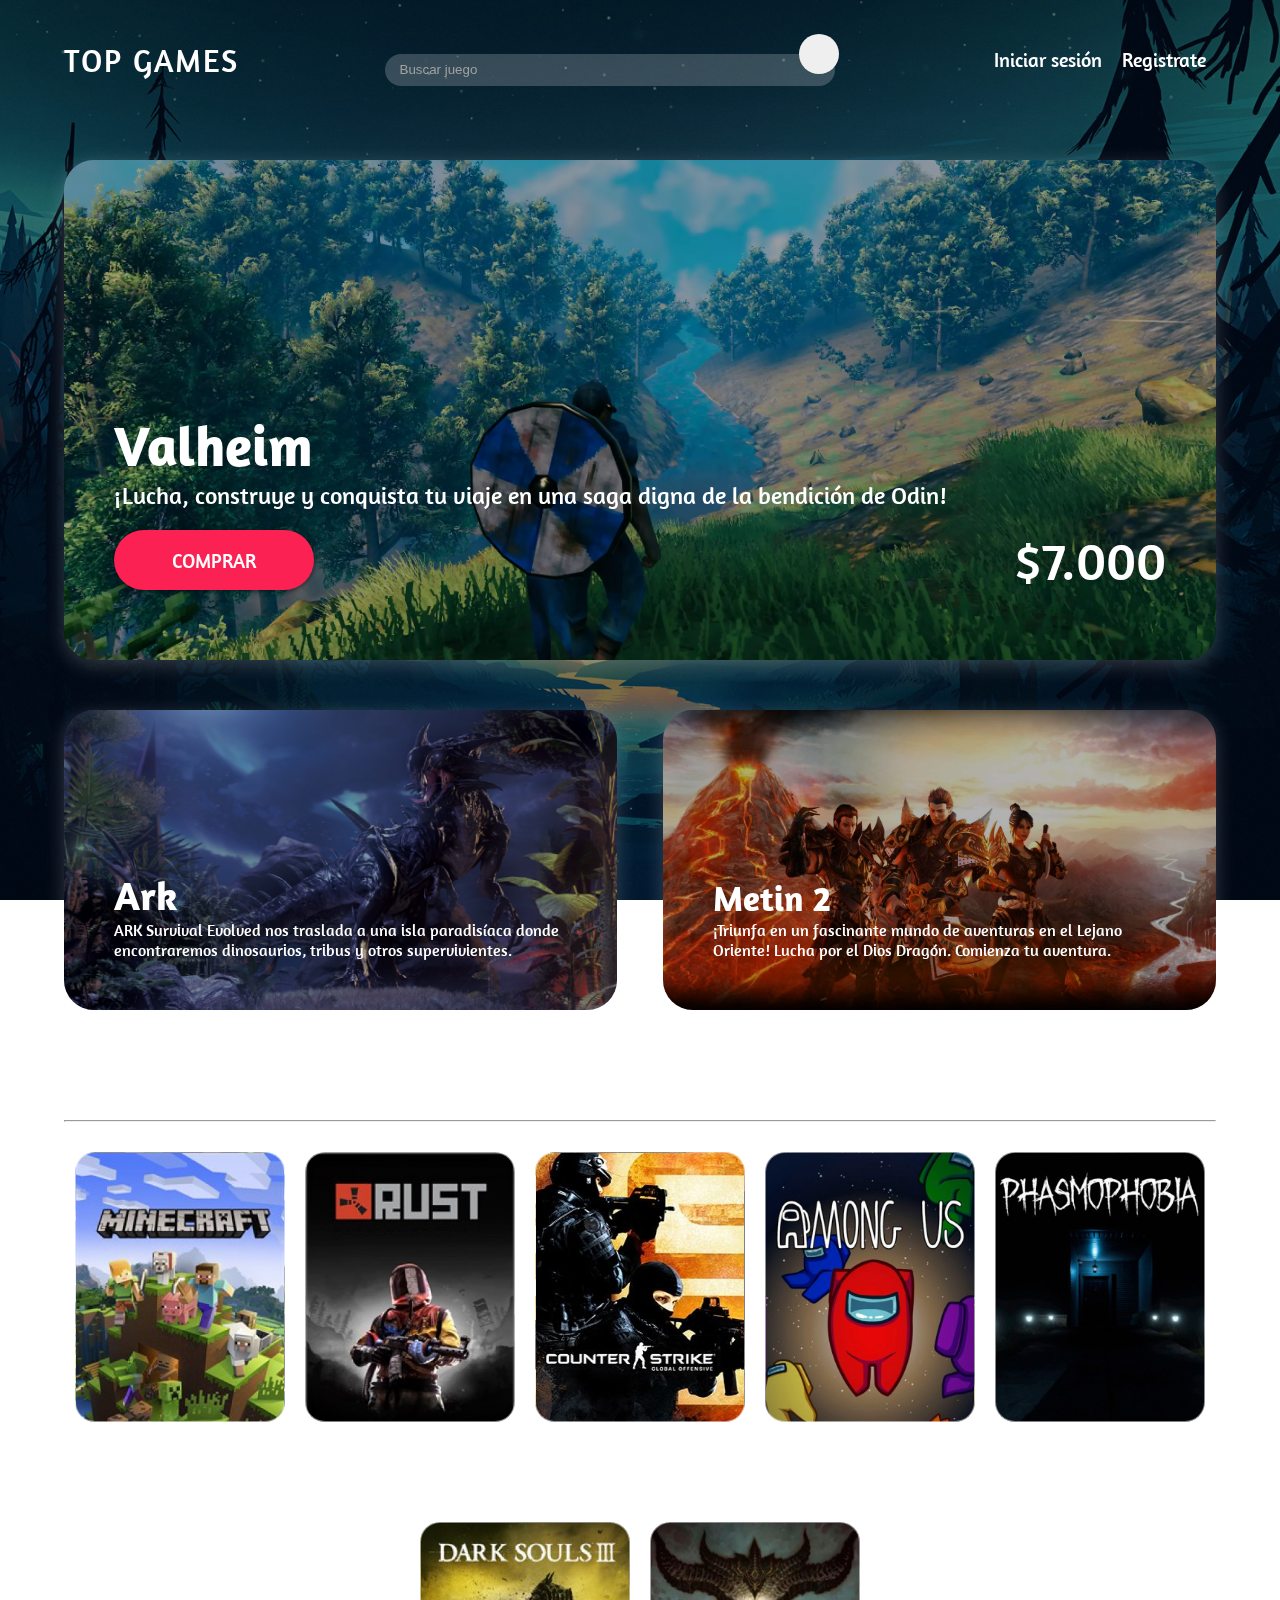
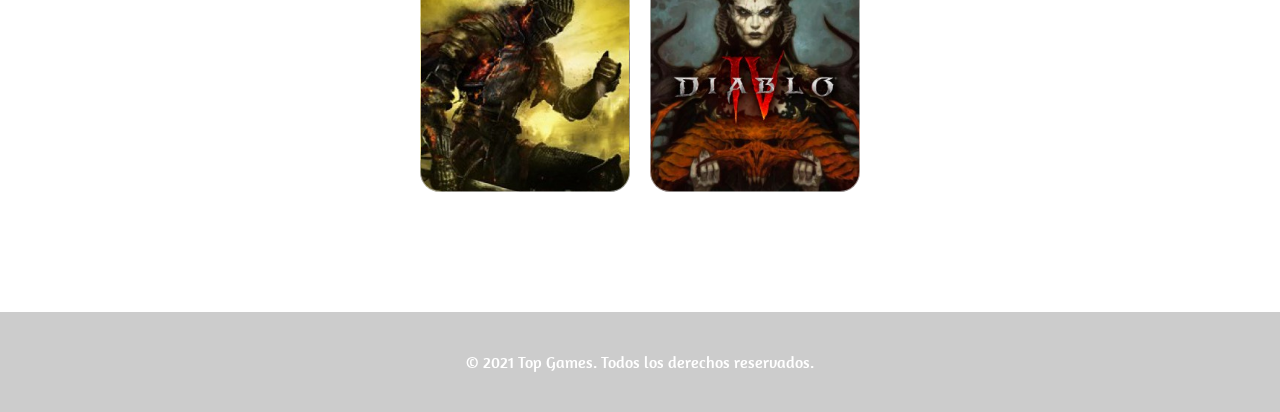
==== commit 51ec02e6: "se creo la pagina de perfil y logout, se pueden cargar y actualizar los datos del localStorage, apar" ====
--- a/index.html
+++ b/index.html
@@ -26,9 +26,17 @@
                     <button class="btn-busqueda" type="submit"><i class="fas fa-search"></i></button>
                 </form>
 
-                <nav class= "menu">
+                <nav class= "menu" id="menu">
                     <a href= "#/login"> Iniciar sesión </a>
                     <a href= "#/register"> Registrate </a>
+                </nav>
+                <nav class= "menu" id="menu-user">
+                    <h2 id='saludo'></h2> <i class="fas fa-sort-down" onclick="abrirMenu()"></i>
+                    <div class="dropdown-menu">
+                        <a href= "#/perfil"> Mi perfil </a>
+                        <a href= "#/logout" onclick="cerrarSesion()"> Cerrar sesión </a>
+                    </div>
+                    
                 </nav>
             </div>
         </header>
@@ -108,6 +116,18 @@
     <script src="./assets/js/api.js"></script>
     <script src="./assets/js/localstorage.js"></script>
     <script src="./assets/js/LogicaInicioSesion.js"></script>
+    <script src="./assets/js/perfil.js"></script>
+    <script>
+        function abrirMenu() {
+            var dropMenu = document.querySelector('.dropdown-menu').style;
+
+            if(dropMenu.display == 'block'){
+                dropMenu.display = 'none';
+            }else{
+                dropMenu.display = 'block';
+            }
+        }
+    </script>
     
 </body>
 </html>--- a/assets/css/main.css
+++ b/assets/css/main.css
@@ -74,8 +74,28 @@
         letter-spacing: 2px;
     }
     .container .menu{
-        float: right;
-        line-height: 70px;
+        display: flex;
+        align-items: center;
+    }
+    .container #menu-user h2{
+        color: white;
+        font-size: 2rem;
+    }
+    .container #menu-user{
+        display: none;
+    }
+    .container #menu-user i {
+        color: white;
+        font-size: 24px;
+        margin-left: 10px;
+    }
+    .container #menu-user .dropdown-menu{
+        background-color: rgba(0, 0, 0, .9);
+        padding: 0 10px;
+        border-radius: 5px;
+        position: absolute;
+        top: 80px;
+        display: none;
     }
     .container .menu a{
         display: inline-block;
@@ -93,7 +113,7 @@
     }
     /*Buscador*/
     .barra-busqueda{
-        width: 500px;
+        width: 450px;
         height: 32px;
         padding: 0 15px;
         border:none;
@@ -371,7 +391,8 @@
         color:white;
         box-shadow: 0px 20px 40px rgba(0, 0, 0, 0.8);
     }
-    .registro h4{
+
+    .registro h4, .registro h1{
         text-align: center;
         font-size: 32px;
         margin-bottom: 30px;
@@ -612,6 +633,28 @@
         margin-top: 10px;
         font-size: 1.2rem;
     }
+    .logout{
+        display: flex;
+        justify-content: center;
+        align-items: center;
+        flex-direction: column;
+        width: 100%;
+        height: 200px;
+        color: white;
+    }
+    .logout h1{
+        font-size: 2rem;
+        margin-bottom: 40px;
+    }
+    .logout a{
+        color: white;
+        font-size: 1.2rem;
+        margin: 0 10px;
+    }
+    .logout a:hover {
+        color: rgb(43, 188, 214);
+        text-decoration: underline;
+    }
 
     /* Ajuste de dispositivos */
     @media (max-width:1180px){
@@ -650,6 +693,9 @@
         .game-box{
             width: 100%;
         }
+        .container #menu-user .dropdown-menu{
+            top: 155px;
+        }
     }
     @media (max-width:700px){
         .oscuro{
@@ -657,6 +703,10 @@
         }
         .imagen-principal p {
             display: none;
+        }
+        .imagen-principal {
+            margin-top: 50px;
+            height: 340px;
         }
         .oscuro1 , .oscuro2 {
             padding: 20px 30px;
